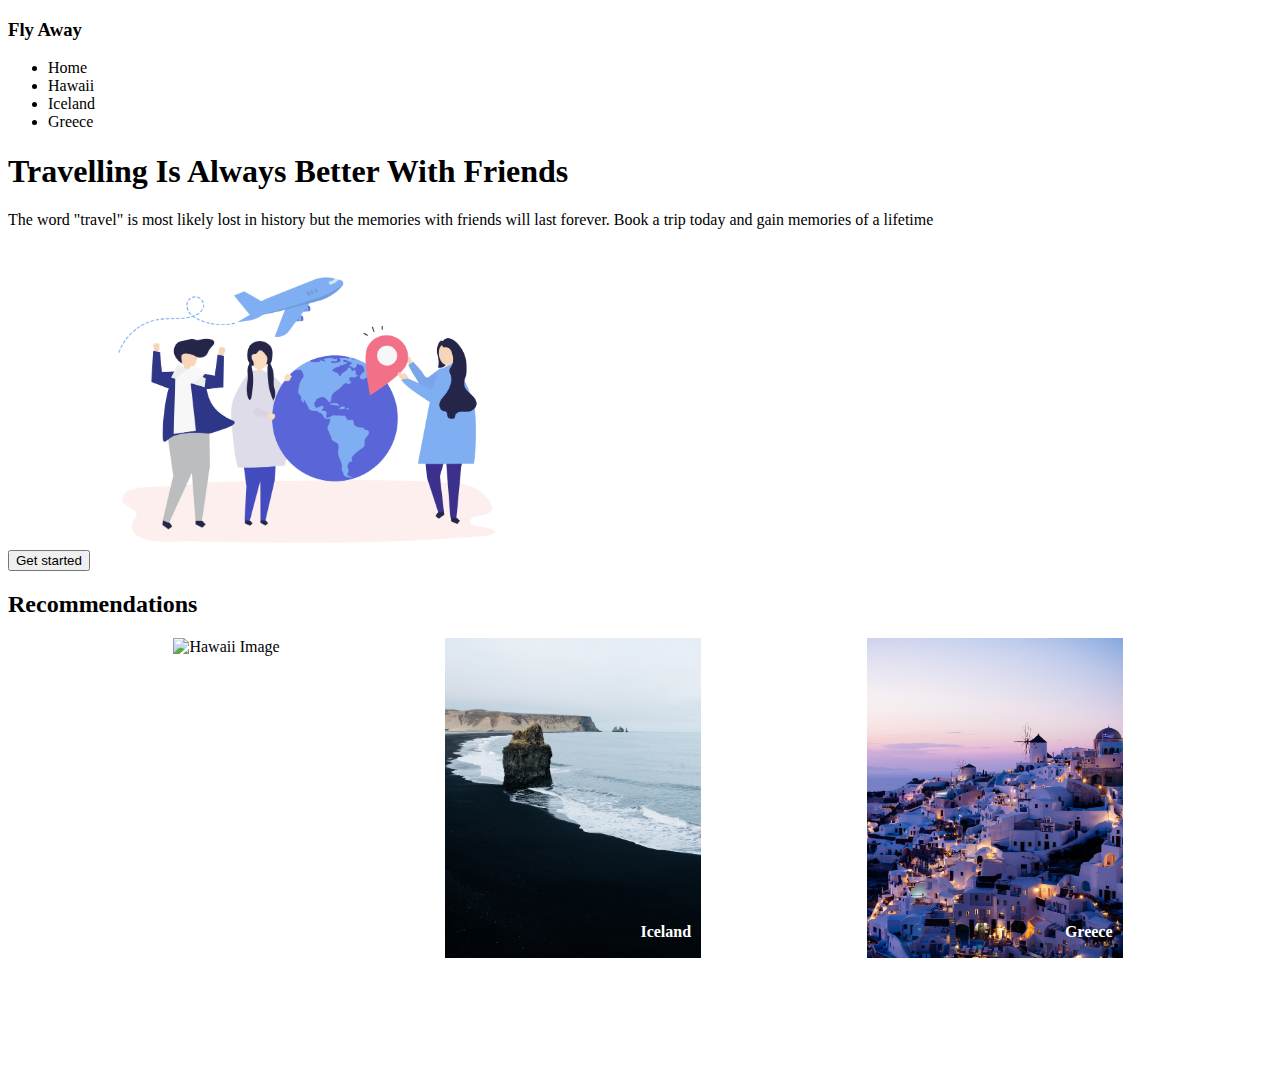
==== index.html @ 5678aabb "initial commit" ====
<!DOCTYPE html>
<html lang="en">
<head>
    <meta charset="UTF-8">
    <meta name="viewport" content="width=device-width, initial-scale=1.0">
    <meta http-equiv="X-UA-Compatible" content="ie=edge">
    <title>MyTravelSite - HomePage</title>
    <link rel="stylesheet" href="css/styles.css">
</head>
<body>
    <header class="header">
        <h3 class="header__title">Fly Away</h3>
        <nav class="header-nav">
            <ul class="header-nav-list">
                <li class="header-nav-list__item">
                    Home
                </li>
                <li class="header-nav-list__item">
                    Hawaii
                </li>
                <li class="header-nav-list__item">
                    Iceland
                </li>
                <li class="header-nav-list__item">
                    Greece
                </li>
            </ul>
        </nav>
    </header>
    <main class="main">
        <section class="main-hero">
            <h1>Travelling Is Always Better With Friends</h1>
            <p>The word "travel" is most likely lost in history but the memories with friends will last forever. Book a trip today and gain memories of a lifetime</p>
            <button>Get started</button>
            <img class="main-hero__image" src="assets/hero.png" alt="Hero">
        </section>
        <section class="main-recommendations">
            <h2 class="main-recommendations__title">Recommendations</h2>
            <section class="main-recommendations__images">
                <section class="main-recommendation">
                    <img class="main-recommendation__image" src="assets/hawaii.jpg" alt="Hawaii Image">
                    <h4 class="main-recommendation__image--text">Hawaii</h4>
                </section>

                <section class="main-recommendation">
                    <img class="main-recommendation__image" src="assets/iceland.jpg" alt="Iceland Image">
                    <h4 class="main-recommendation__image--text">Iceland</h4>
                </section>

                <section class="main-recommendation">
                    <img class="main-recommendation__image" src="assets/greece.jpg" alt="Greece Image">
                    <h4 class="main-recommendation__image--text">Greece</h4>
                </section>
            </section>
        </section>
    </main>
</body>
</html>
---- css/styles.css ----
*{
    box-sizing: border-box;
}

body{
    width: 1280px;
    height: 1040px;
    font-family: Verdana;
}

.main-hero__image{
    height: 20rem;
    width: 26.75rem;
}

.main-recommendation__image{
    height: 20rem;
    width: 16rem;
}

.main-recommendation{
    position: relative;
}

.main-recommendations__images{
    display: flex;
    justify-content: space-evenly;
}

.main-recommendation__image--text{
   position: absolute;
   right: 10px;
   bottom: 0px;
   color: white; 
}
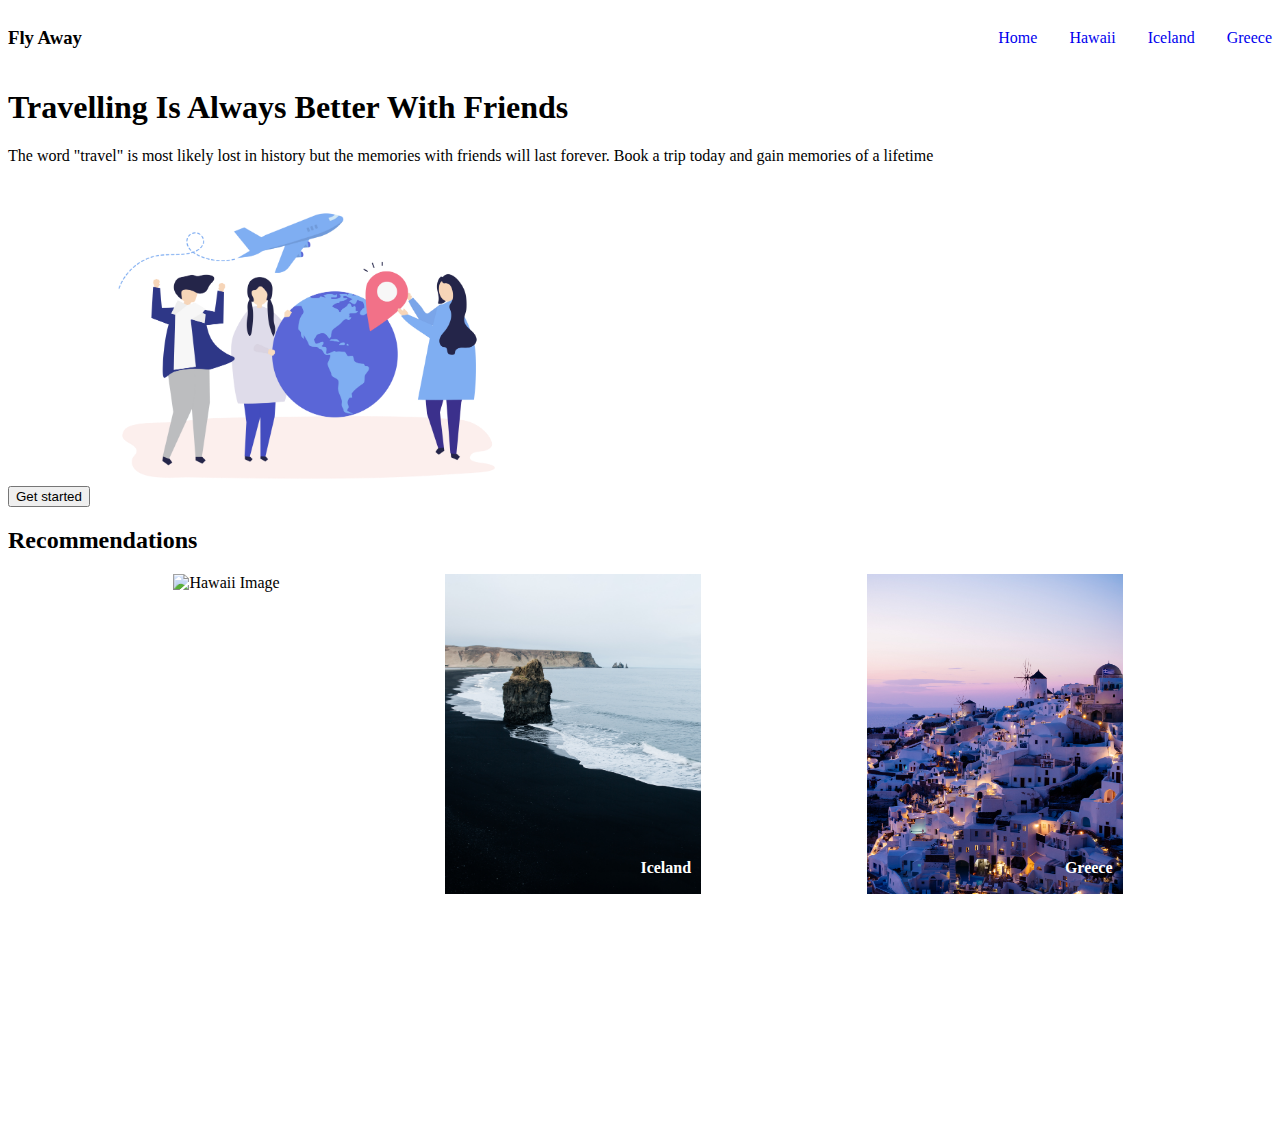
==== commit 3a11a47e: "added links to nav menu" ====
--- a/index.html
+++ b/index.html
@@ -13,16 +13,16 @@
         <nav class="header-nav">
             <ul class="header-nav-list">
                 <li class="header-nav-list__item">
-                    Home
+                    <a class="nav-link" href="index.html">Home</a>
                 </li>
                 <li class="header-nav-list__item">
-                    Hawaii
+                    <a class="nav-link" href="pages/hawaii.html">Hawaii</a>
                 </li>
                 <li class="header-nav-list__item">
-                    Iceland
+                    <a class="nav-link" href="pages/iceland.html">Iceland</a>
                 </li>
                 <li class="header-nav-list__item">
-                    Greece
+                    <a class="nav-link" href="pages/greece.html">Greece</a>
                 </li>
             </ul>
         </nav>
--- a/css/styles.css
+++ b/css/styles.css
@@ -3,9 +3,32 @@
 }
 
 body{
-    width: 1280px;
-    height: 1040px;
+    width: 80rem;
+    height: 65rem;
     font-family: Verdana;
+}
+
+.header{
+    display: flex;
+    justify-content: space-between;
+    align-items: center;
+}
+
+.header-nav-list{
+    display: flex;
+}
+
+.header-nav-list__item{
+    list-style: none;
+    margin: 0 1rem;
+}
+
+.nav-link {
+    text-decoration: none;
+}
+
+.main{
+    height: inherit;
 }
 
 .main-hero__image{
@@ -29,7 +52,7 @@
 
 .main-recommendation__image--text{
    position: absolute;
-   right: 10px;
-   bottom: 0px;
+   right: 0.625rem;
+   bottom: 0;
    color: white; 
 }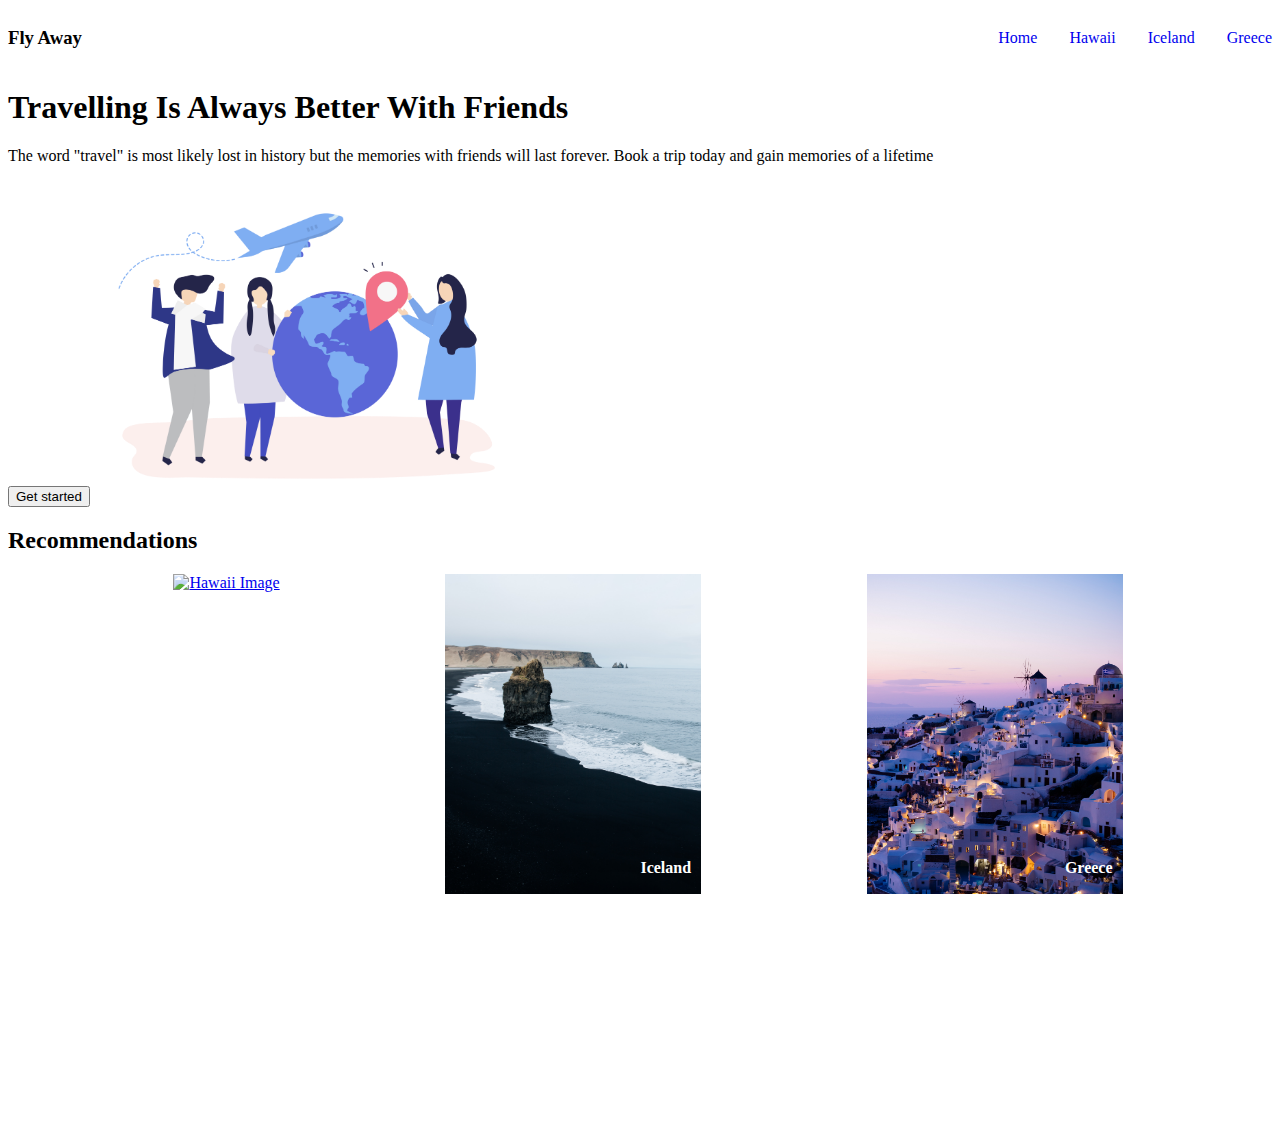
==== commit 811e3bbc: "also added links to destination cards" ====
--- a/index.html
+++ b/index.html
@@ -38,18 +38,24 @@
             <h2 class="main-recommendations__title">Recommendations</h2>
             <section class="main-recommendations__images">
                 <section class="main-recommendation">
-                    <img class="main-recommendation__image" src="assets/hawaii.jpg" alt="Hawaii Image">
-                    <h4 class="main-recommendation__image--text">Hawaii</h4>
+                    <a href="pages/hawaii.html">
+                        <img class="main-recommendation__image" src="assets/hawaii.jpg" alt="Hawaii Image">
+                        <h4 class="main-recommendation__image--text">Hawaii</h4>
+                    </a>
+                </section>
+                
+                <section class="main-recommendation">
+                    <a href="pages/iceland.html">
+                        <img class="main-recommendation__image" src="assets/iceland.jpg" alt="Iceland Image">
+                        <h4 class="main-recommendation__image--text">Iceland</h4>
+                    </a>
                 </section>
 
                 <section class="main-recommendation">
-                    <img class="main-recommendation__image" src="assets/iceland.jpg" alt="Iceland Image">
-                    <h4 class="main-recommendation__image--text">Iceland</h4>
-                </section>
-
-                <section class="main-recommendation">
-                    <img class="main-recommendation__image" src="assets/greece.jpg" alt="Greece Image">
-                    <h4 class="main-recommendation__image--text">Greece</h4>
+                    <a href="pages/greece.html">
+                        <img class="main-recommendation__image" src="assets/greece.jpg" alt="Greece Image">
+                        <h4 class="main-recommendation__image--text">Greece</h4>
+                    </a>
                 </section>
             </section>
         </section>
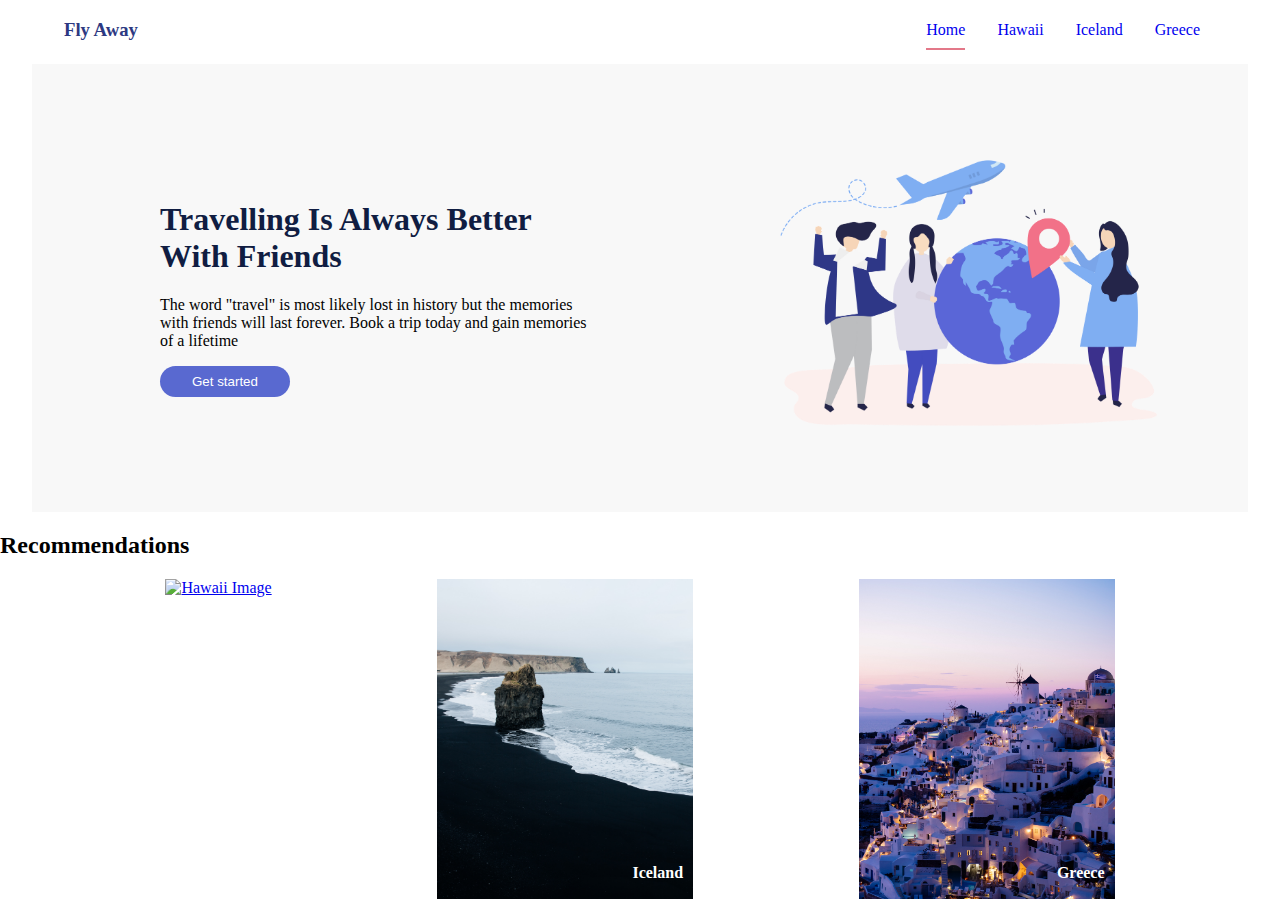
==== commit 2a81948e: "styled slogan section of homepage" ====
--- a/index.html
+++ b/index.html
@@ -13,7 +13,7 @@
         <nav class="header-nav">
             <ul class="header-nav-list">
                 <li class="header-nav-list__item">
-                    <a class="nav-link" href="index.html">Home</a>
+                    <a class="nav-link active" href="index.html">Home</a>
                 </li>
                 <li class="header-nav-list__item">
                     <a class="nav-link" href="pages/hawaii.html">Hawaii</a>
@@ -29,9 +29,11 @@
     </header>
     <main class="main">
         <section class="main-hero">
-            <h1>Travelling Is Always Better With Friends</h1>
-            <p>The word "travel" is most likely lost in history but the memories with friends will last forever. Book a trip today and gain memories of a lifetime</p>
-            <button>Get started</button>
+            <section class="main-hero__text">
+                <h1 class="main-hero__slogan">Travelling Is Always Better With Friends</h1>
+                <p class="main-hero__description">The word "travel" is most likely lost in history but the memories with friends will last forever. Book a trip today and gain memories of a lifetime</p>
+                <button class="main-hero__button">Get started</button>
+            </section>
             <img class="main-hero__image" src="assets/hero.png" alt="Hero">
         </section>
         <section class="main-recommendations">
--- a/css/styles.css
+++ b/css/styles.css
@@ -3,19 +3,27 @@
 }
 
 body{
-    width: 80rem;
-    height: 65rem;
     font-family: Verdana;
+    margin:0;
 }
 
 .header{
     display: flex;
     justify-content: space-between;
     align-items: center;
+    position: fixed;
+    width: 100%;
+    background-color: #ffffff;
+}
+
+.header__title {
+    color: #2d3982;
+    padding-left: 4rem;
 }
 
 .header-nav-list{
     display: flex;
+    padding-right: 4rem;
 }
 
 .header-nav-list__item{
@@ -27,13 +35,55 @@
     text-decoration: none;
 }
 
+
+.nav-link.active {
+    border-bottom: 2px solid #e37889;
+    padding-bottom: 10px;
+}
+
+
+
 .main{
     height: inherit;
+    padding-top: 4rem;
+}
+
+.main-hero {
+    background-color: #f8f8f8;
+    display: flex;
+    justify-content: space-between;
+    align-items: center;
+    margin: 0 2rem;
+    padding: 4rem;
+}
+
+.main-hero__text {
+    padding-left: 4rem;
+    /* width: 47%; */
+}
+.main-hero__slogan {
+    font-family: 'Comic Sans MS';
+    font-size: 2rem;
+    color: #101d42;
+    width: 90%;
+}
+
+.main-hero__description{
+    text-align: left;
+}
+
+.main-hero__button {
+    background-color: #5969d0;
+    padding: 0.5rem 2rem;
+    color: white;
+    border-radius: 2rem;
+    border-style: hidden;  /*hides the by default button shadow*/
 }
 
 .main-hero__image{
     height: 20rem;
     width: 26.75rem;
+    margin-left: 10rem;
 }
 
 .main-recommendation__image{
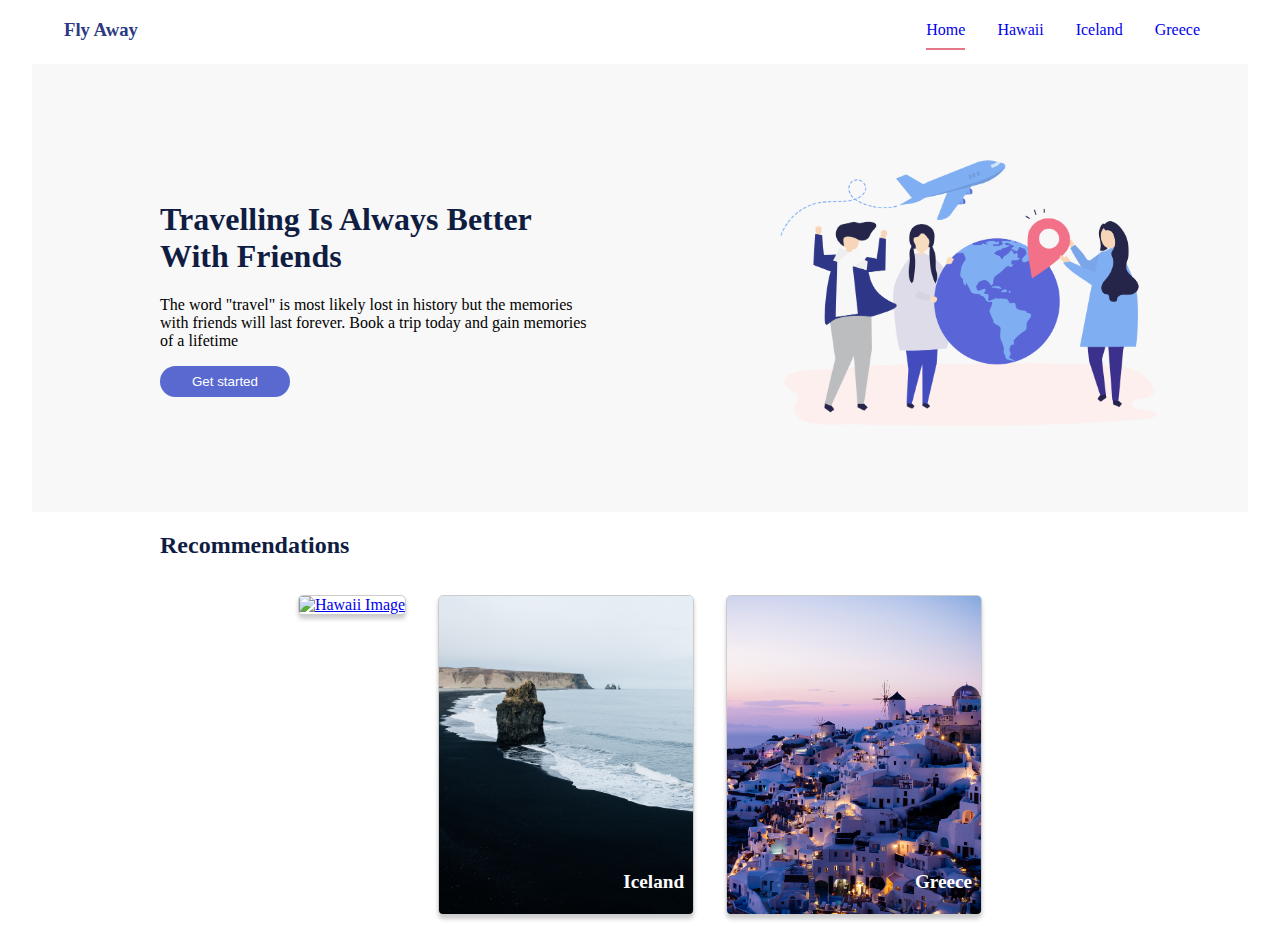
==== commit 6f73d8db: "moved border styling code in seperate class" ====
--- a/index.html
+++ b/index.html
@@ -41,21 +41,21 @@
             <section class="main-recommendations__images">
                 <section class="main-recommendation">
                     <a href="pages/hawaii.html">
-                        <img class="main-recommendation__image" src="assets/hawaii.jpg" alt="Hawaii Image">
+                        <img class="main-recommendation__image card-border-styling" src="assets/hawaii.jpg" alt="Hawaii Image">
                         <h4 class="main-recommendation__image--text">Hawaii</h4>
                     </a>
                 </section>
                 
                 <section class="main-recommendation">
                     <a href="pages/iceland.html">
-                        <img class="main-recommendation__image" src="assets/iceland.jpg" alt="Iceland Image">
+                        <img class="main-recommendation__image  card-border-styling" src="assets/iceland.jpg" alt="Iceland Image">
                         <h4 class="main-recommendation__image--text">Iceland</h4>
                     </a>
                 </section>
 
                 <section class="main-recommendation">
                     <a href="pages/greece.html">
-                        <img class="main-recommendation__image" src="assets/greece.jpg" alt="Greece Image">
+                        <img class="main-recommendation__image  card-border-styling" src="assets/greece.jpg" alt="Greece Image">
                         <h4 class="main-recommendation__image--text">Greece</h4>
                     </a>
                 </section>
--- a/css/styles.css
+++ b/css/styles.css
@@ -86,23 +86,36 @@
     margin-left: 10rem;
 }
 
+.main-recommendations__title{
+    color: #101d42;
+    padding-left: 10rem;
+}
+
 .main-recommendation__image{
     height: 20rem;
     width: 16rem;
 }
 
+.card-border-styling {
+    border-radius: 5px;
+    border: 1px solid rgba(0,0,0,0.20);
+    box-shadow: 0 4px 4px rgba(0,0,0,0.20);
+}
+
 .main-recommendation{
     position: relative;
+    margin: 1rem;
 }
 
 .main-recommendations__images{
     display: flex;
-    justify-content: space-evenly;
+    justify-content: center;
 }
 
 .main-recommendation__image--text{
    position: absolute;
    right: 0.625rem;
    bottom: 0;
-   color: white; 
+   color: white;
+   font-size: 1.2rem; 
 }